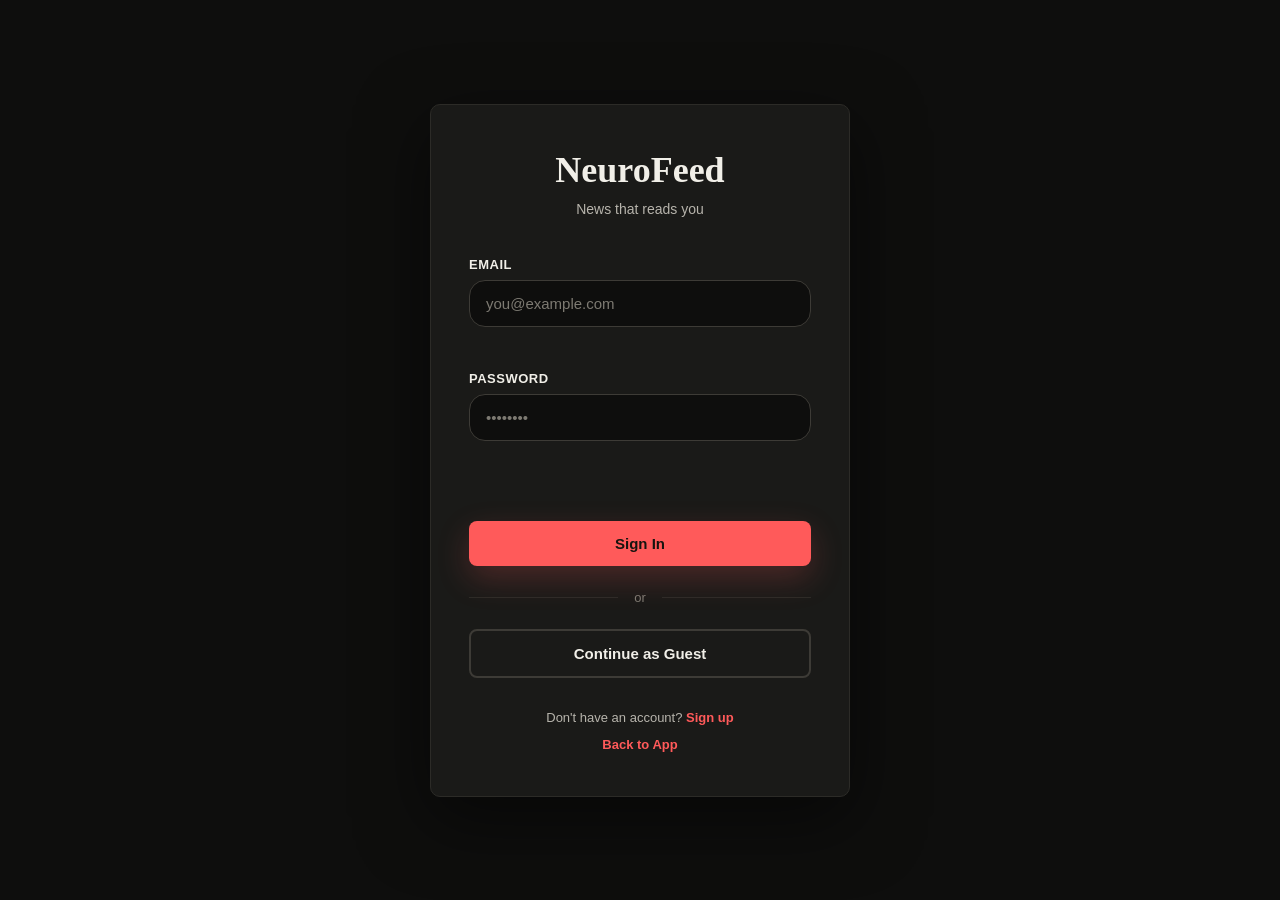
==== final/frontend/login.html @ e6f1f5b2 "Initial commit: NeuroFeed local-first adaptive news feed recommender" ====
<!DOCTYPE html>
<html lang="en">
<head>
    <meta charset="UTF-8">
    <meta name="viewport" content="width=device-width, initial-scale=1.0">
    <meta name="theme-color" content="#0e0e0d">
    <title>Login - NeuroFeed</title>
    <link rel="stylesheet" href="auth.css">
</head>
<body>
    <div class="auth-container">
        <div class="auth-card">
            <!-- Logo/Title -->
            <div class="auth-header">
                <h1 class="logo">NeuroFeed</h1>
                <p class="tagline">News that reads you</p>
            </div>

            <!-- Login Form -->
            <form id="loginForm" class="auth-form">
                <div class="form-group">
                    <label for="email">Email</label>
                    <input 
                        type="email" 
                        id="email" 
                        name="email" 
                        placeholder="you@example.com"
                        required
                    >
                    <span class="error-message" id="emailError"></span>
                </div>

                <div class="form-group">
                    <label for="password">Password</label>
                    <input 
                        type="password" 
                        id="password" 
                        name="password" 
                        placeholder="••••••••"
                        required
                    >
                    <span class="error-message" id="passwordError"></span>
                </div>

                <!-- General Error Message -->
                <div class="error-message" id="generalError"></div>

                <!-- Loading State -->
                <button 
                    type="submit" 
                    id="loginBtn" 
                    class="btn btn-primary btn-large"
                >
                    <span class="btn-text">Sign In</span>
                    <span class="btn-loader"></span>
                </button>
            </form>

            <!-- Divider -->
            <div class="divider">
                <span>or</span>
            </div>

            <!-- Continue as Guest -->
            <button id="guestBtn" class="btn btn-secondary btn-large">
                Continue as Guest
            </button>

            <!-- Signup Link -->
            <div class="auth-footer">
                <p>Don't have an account? <a href="signup.html" class="link">Sign up</a></p>
                <p><a href="index.html" class="link">Back to App</a></p>
            </div>
        </div>

        <!-- Background Gradient -->
        <div class="gradient-bg"></div>
    </div>

    <script src="config.js"></script>
    <script src="auth.js"></script>
    <script src="login.js"></script>
</body>
</html>
---- final/frontend/auth.css ----
/* ─────────────────────────────────────────────────────────────────── */
/* AUTHENTICATION PAGES - SHARED STYLES                                */
/* ─────────────────────────────────────────────────────────────────── */

* {
    margin: 0;
    padding: 0;
    box-sizing: border-box;
}

body {
    font-family: -apple-system, BlinkMacSystemFont, 'Segoe UI', 'Roboto', 'Oxygen',
        'Ubuntu', 'Cantarell', 'Fira Sans', 'Droid Sans', 'Helvetica Neue',
        sans-serif;
    -webkit-font-smoothing: antialiased;
    -moz-osx-font-smoothing: grayscale;
    background: #0e0e0d;
    min-height: 100vh;
    display: flex;
    align-items: center;
    justify-content: center;
    padding: 20px;
}

/* ─── Container ─────────────────────────────────────────────────── */

.auth-container {
    position: relative;
    width: 100%;
    max-width: 420px;
    z-index: 10;
}

.gradient-bg {
    position: fixed;
    top: 0;
    left: 0;
    right: 0;
    bottom: 0;
    background: #0e0e0d;
    z-index: -1;
}

/* ─── Card ──────────────────────────────────────────────────────── */

.auth-card {
    background: #1a1a18;
    border: 1px solid #2c2b27;
    border-radius: 10px;
    padding: 44px 38px;
    box-shadow: 0 22px 70px rgba(0, 0, 0, 0.5);
    animation: slideUp 0.6s ease-out;
}

@keyframes slideUp {
    from {
        opacity: 0;
        transform: translateY(30px);
    }
    to {
        opacity: 1;
        transform: translateY(0);
    }
}

/* ─── Header ────────────────────────────────────────────────────── */

.auth-header {
    text-align: center;
    margin-bottom: 40px;
}

.logo {
    font-family: 'Source Serif 4', Georgia, 'Times New Roman', serif;
    font-size: 36px;
    font-weight: 700;
    color: #f1efe8;
    margin-bottom: 10px;
}

.tagline {
    font-size: 14px;
    color: #b7b4ac;
    font-weight: 500;
}

/* ─── Form ──────────────────────────────────────────────────────── */

.auth-form {
    display: flex;
    flex-direction: column;
    gap: 20px;
}

.form-group {
    display: flex;
    flex-direction: column;
    gap: 8px;
}

.form-group label {
    font-size: 13px;
    font-weight: 600;
    color: #f1efe8;
    text-transform: uppercase;
    letter-spacing: 0.5px;
}

.form-group input {
    padding: 14px 16px;
    border: 1px solid #3d3b36;
    border-radius: 16px;
    font-size: 15px;
    font-family: inherit;
    transition: border-color 0.3s ease, box-shadow 0.3s ease;
    background-color: #0e0e0d;
    color: #f1efe8;
}

.form-group input:focus {
    outline: none;
    border-color: #ff5a5a;
    background-color: #161615;
    box-shadow: 0 0 0 3px rgba(255, 90, 90, 0.15);
}

.form-group input::placeholder {
    color: #7d7a72;
}

.password-requirements {
    display: flex;
    flex-direction: column;
    gap: 4px;
    margin-top: -4px;
}

.password-requirements small {
    font-size: 12px;
    color: #7d7a72;
}

/* ─── Error Messages ────────────────────────────────────────────── */

.error-message {
    font-size: 12px;
    color: #e74c3c;
    font-weight: 500;
    min-height: 16px;
}

/* ─── Buttons ────────────────────────────────────────────────────── */

.btn {
    padding: 12px 24px;
    border: none;
    border-radius: 8px;
    font-size: 14px;
    font-weight: 600;
    cursor: pointer;
    transition: all 0.3s ease;
    display: flex;
    align-items: center;
    justify-content: center;
    gap: 8px;
    position: relative;
    text-decoration: none;
    text-align: center;
}

.btn-large {
    width: 100%;
    padding: 14px 24px;
    font-size: 15px;
}

.btn-primary {
    background: #ff5a5a;
    color: #17140f;
    box-shadow: 0 12px 32px rgba(255, 90, 90, 0.22);
}

.btn-primary:hover:not(:disabled) {
    transform: translateY(-2px);
    box-shadow: 0 18px 38px rgba(255, 90, 90, 0.3);
}

.btn-primary:active:not(:disabled) {
    transform: translateY(0);
}

.btn-secondary {
    background-color: #1a1a18;
    color: #f1efe8;
    border: 2px solid #3d3b36;
}

.btn-secondary:hover:not(:disabled) {
    background-color: #232320;
    border-color: #4a4842;
}

.btn:disabled {
    opacity: 0.7;
    cursor: not-allowed;
}

/* ─── Loading State ────────────────────────────────────────────── */

.btn-loader {
    display: none;
    width: 16px;
    height: 16px;
    border: 2px solid rgba(255, 255, 255, 0.3);
    border-top-color: white;
    border-radius: 50%;
    animation: spin 0.8s linear infinite;
}

.btn.loading .btn-loader {
    display: block;
}

.btn.loading .btn-text {
    visibility: hidden;
    width: 0;
    margin: 0;
}

@keyframes spin {
    to {
        transform: rotate(360deg);
    }
}

/* ─── Divider ────────────────────────────────────────────────────── */

.divider {
    display: flex;
    align-items: center;
    gap: 16px;
    margin: 24px 0;
    color: #7d7a72;
}

.divider::before,
.divider::after {
    content: '';
    flex: 1;
    height: 1px;
    background-color: #2c2b27;
}

.divider span {
    font-size: 13px;
    color: #7d7a72;
    font-weight: 500;
}

/* ─── Footer ────────────────────────────────────────────────────── */

.auth-footer {
    text-align: center;
    margin-top: 32px;
    display: flex;
    flex-direction: column;
    gap: 12px;
}

.auth-footer p {
    font-size: 13px;
    color: #b7b4ac;
}

.link {
    color: #ff5a5a;
    text-decoration: none;
    font-weight: 600;
    transition: all 0.3s ease;
}

.link:hover {
    color: #ff8080;
    text-decoration: underline;
}

/* ─── Responsive Design ────────────────────────────────────────── */

@media (max-width: 480px) {
    .auth-card {
        padding: 32px 24px;
    }

    .auth-header {
        margin-bottom: 32px;
    }

    .logo {
        font-size: 28px;
    }

    .auth-form {
        gap: 16px;
    }

    .form-group input {
        padding: 10px 14px;
        font-size: 16px;
    }

    .btn-large {
        padding: 12px 20px;
        font-size: 14px;
    }
}
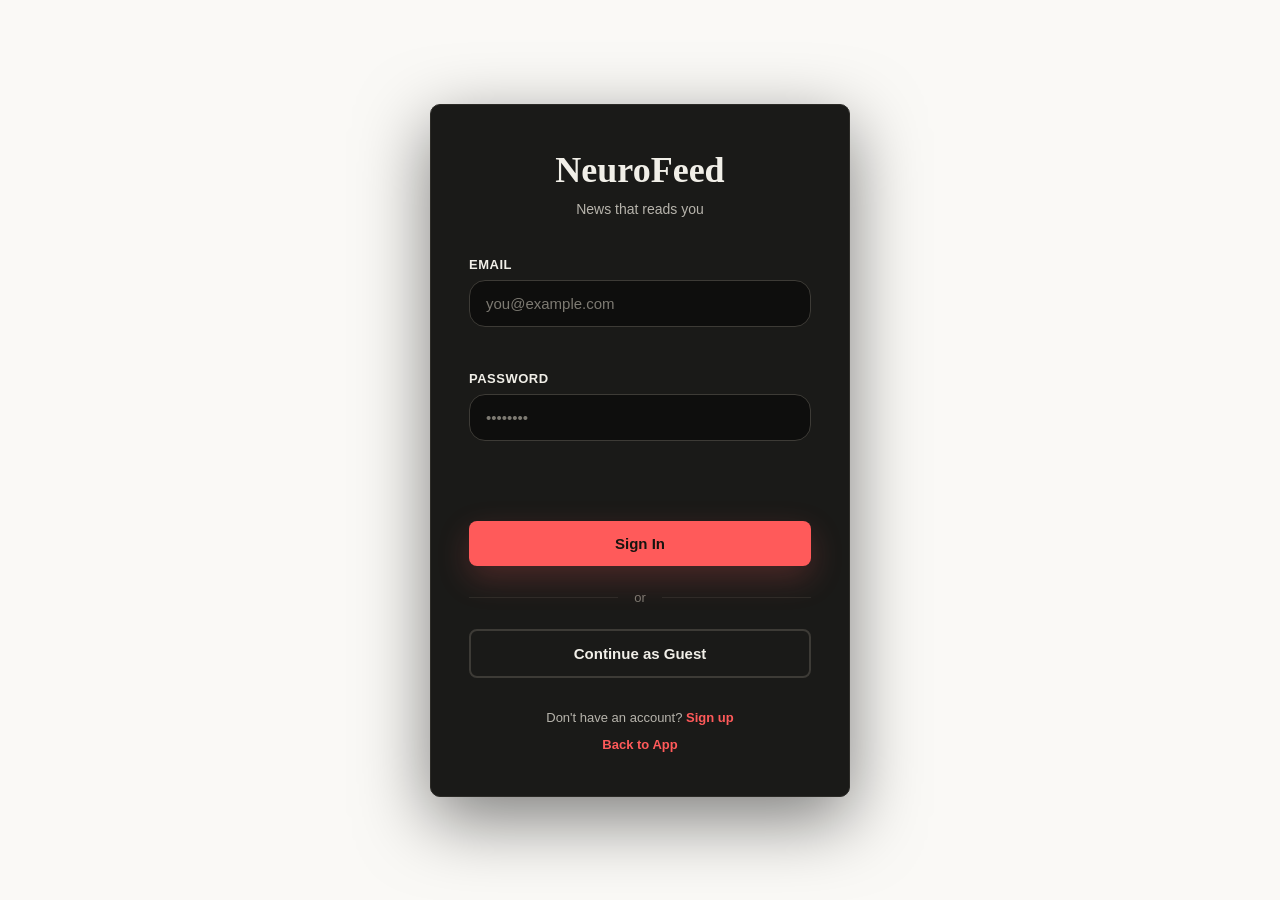
==== commit 5cc6647c: "feat(frontend): redesign as zero-icon editorial newspaper with light/dark theme" ====
--- a/final/frontend/login.html
+++ b/final/frontend/login.html
@@ -73,8 +73,7 @@
             </div>
         </div>
 
-        <!-- Background Gradient -->
-        <div class="gradient-bg"></div>
+        <!-- Background Gradient removed -->
     </div>
 
     <script src="config.js"></script>
--- a/final/frontend/auth.css
+++ b/final/frontend/auth.css
@@ -31,14 +31,22 @@
     z-index: 10;
 }
 
-.gradient-bg {
-    position: fixed;
-    top: 0;
-    left: 0;
-    right: 0;
-    bottom: 0;
-    background: #0e0e0d;
-    z-index: -1;
+/* .gradient-bg removed — replaced with plain body background */
+
+/* ─── Light mode support ─────────────────────────────────────────── */
+@media (prefers-color-scheme: light) {
+  body { background: #FAF9F6; color: #1A1917; }
+  .auth-card { background: #fff; border-color: #E2DED6; }
+  .form-group label { color: #1A1917; }
+  .form-group input { background: #FAF9F6; color: #1A1917; border-color: #C8C4BB; }
+  .form-group input:focus { background: #fff; }
+  .form-group input::placeholder { color: #8A8680; }
+  .btn-secondary { background-color: #fff; color: #1A1917; border-color: #C8C4BB; }
+  .btn-secondary:hover:not(:disabled) { background-color: #FAF9F6; border-color: #8A8680; }
+  .divider { color: #8A8680; }
+  .divider::before, .divider::after { background-color: #E2DED6; }
+  .divider span { color: #8A8680; }
+  .auth-footer p { color: #5C5851; }
 }
 
 /* ─── Card ──────────────────────────────────────────────────────── */
